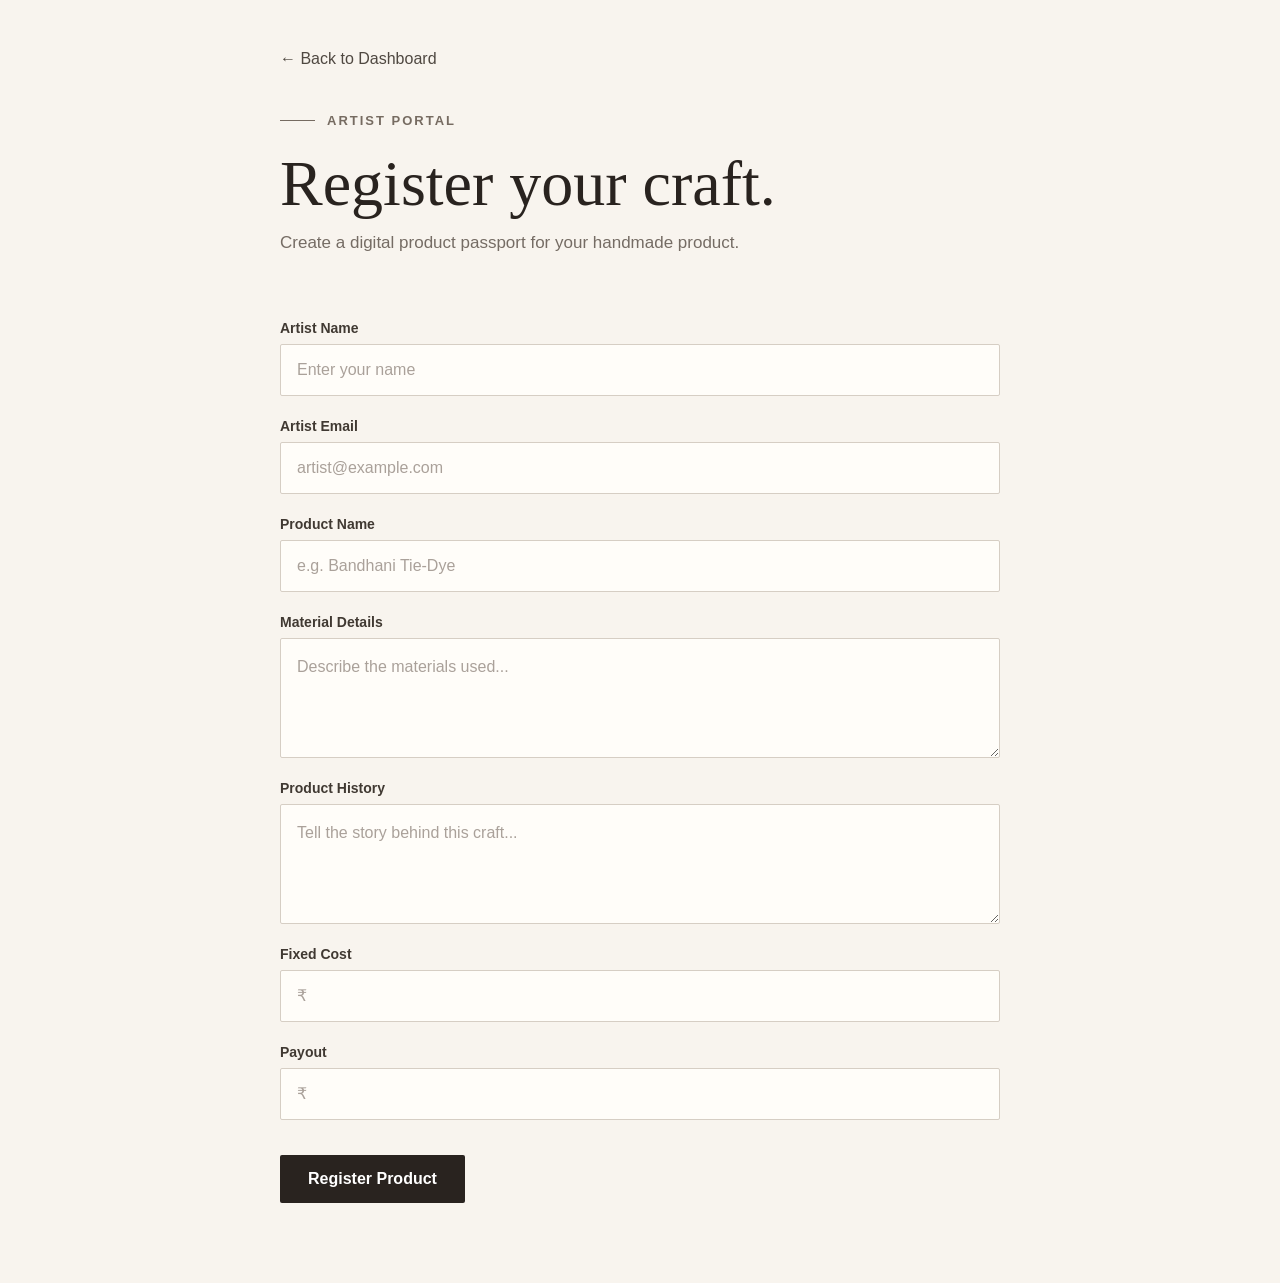
==== register.html @ ff12b83d "Commit changes" ====
<!DOCTYPE html>
<html lang="en">

<head>
    <meta charset="UTF-8">
    <meta name="viewport" content="width=device-width, initial-scale=1.0">

    <title>Register Product | KarigariX</title>

    <link rel="stylesheet" href="style.css">
</head>

<body>

    <main class="register-page">

        <div class="register-card">

            <button class="back-button"
                onclick="window.location.href='dashboard.html'">
                ← Back to Dashboard
            </button>

            <div class="portal-label">
                <span class="label-line"></span>
                ARTIST PORTAL
            </div>

            <h1>Register your craft.</h1>

            <p>
                Create a digital product passport for your handmade product.
            </p>


            <form id="registerForm">

                <label for="artistName">Artist Name</label>

                <input
                    type="text"
                    id="artistName"
                    placeholder="Enter your name"
                    required
                >


                <label for="artistEmail">Artist Email</label>

                <input
                    type="email"
                    id="artistEmail"
                    placeholder="artist@example.com"
                    required
                >


                <label for="productName">Product Name</label>

                <input
                    type="text"
                    id="productName"
                    placeholder="e.g. Bandhani Tie-Dye"
                    required
                >


                <label for="materialDetails">
                    Material Details
                </label>

                <textarea
                    id="materialDetails"
                    placeholder="Describe the materials used..."
                    required
                ></textarea>


                <label for="history">
                    Product History
                </label>

                <textarea
                    id="history"
                    placeholder="Tell the story behind this craft..."
                    required
                ></textarea>


                <label for="fixedCost">
                    Fixed Cost
                </label>

                <input
                    type="number"
                    id="fixedCost"
                    placeholder="₹"
                    min="0"
                    required
                >


                <label for="payout">
                    Payout
                </label>

                <input
                    type="number"
                    id="payout"
                    placeholder="₹"
                    min="0"
                >


                <button
                    type="submit"
                    class="primary-button"
                >
                    Register Product
                </button>

            </form>

        </div>

    </main>


    <!-- QR CODE POPUP -->

    <div id="qrModal" class="qr-modal">

        <div class="qr-card">

            <button
                class="close-button"
                onclick="closeQRModal()"
            >
                ×
            </button>

            <p class="qr-label">
                DIGITAL PRODUCT PASSPORT
            </p>

            <h2 id="qrProductName">
                Product Name
            </h2>

            <div class="qr-decoration">

                <span>✦</span>

                <img
                    id="qrImage"
                    class="qr-img"
                    alt="Product QR Code"
                >

                <span>✦</span>

            </div>

            <p>
                Print this QR code and attach it to your craft.
            </p>

            <button
                class="primary-button"
                onclick="printQR()"
            >
                Print QR Code
            </button>

        </div>

    </div>


    <script src="script.js"></script>

</body>

</html>
---- style.css ----
/* ============================================================
   KARIGARI X
   GLOBAL STYLES
============================================================ */

* {
    margin: 0;
    padding: 0;
    box-sizing: border-box;
}


html {
    scroll-behavior: smooth;
}


body {
    min-height: 100vh;

    background: #faf7f1;

    color: #29231f;

    font-family: Arial, Helvetica, sans-serif;

    overflow-x: hidden;
}


button,
input,
textarea {
    font: inherit;
}


/* ============================================================
   LANDING PAGE
============================================================ */

.landing {

    min-height: 100vh;

    max-width: 1350px;

    margin: auto;

    padding: 45px 60px;

    display: grid;

    grid-template-columns:
        0.9fr 1.1fr;

    gap: 75px;

    align-items: center;
}


.landing-content {
    display: flex;

    align-items: center;
}


.content-wrapper {
    width: 100%;

    max-width: 540px;
}


.portal-label {

    display: flex;

    align-items: center;

    gap: 12px;

    color: #8d7567;

    font-size: 12px;

    font-weight: 700;

    letter-spacing: 2px;

}


.label-line {

    width: 30px;

    height: 1px;

    background: #a84f35;

}


.landing-content h1 {

    margin-top: 30px;

    margin-bottom: 25px;

    font-family: Georgia, "Times New Roman", serif;

    font-size: clamp(55px, 5vw, 74px);

    font-weight: 500;

    line-height: 0.98;

    letter-spacing: -2px;

}


.landing-content h1 em {

    color: #a84f35;

    font-style: italic;

}


.landing-description {

    max-width: 490px;

    color: #756d66;

    font-size: 16px;

    line-height: 1.8;

}


#loginForm {

    margin-top: 35px;

}


#loginForm label {

    display: block;

    margin-bottom: 10px;

    color: #403a35;

    font-size: 12px;

    font-weight: 700;

}


.email-box {

    display: flex;

    gap: 10px;

}


.email-box input {

    flex: 1;

    min-width: 0;

    height: 54px;

    padding: 0 17px;

    border: 1px solid #d9d0c6;

    border-radius: 5px;

    outline: none;

    background: #fffdf9;

    color: #302a26;

    font-size: 14px;

}


.email-box input:focus {

    border-color: #a84f35;

}


.email-box button {

    height: 54px;

    padding: 0 24px;

    border: none;

    border-radius: 5px;

    background: #a84f35;

    color: white;

    font-size: 13px;

    font-weight: 700;

    cursor: pointer;

    white-space: nowrap;

    transition: 0.2s;

}


.email-box button:hover {

    background: #8f3f2c;

    transform: translateY(-1px);

}


.trust-message {

    display: flex;

    align-items: center;

    gap: 18px;

    margin-top: 28px;

    color: #8c847b;

    font-size: 13px;

}


.trust-icon {

    color: #a84f35;

    font-size: 18px;

}


/* ============================================================
   HERO IMAGE
============================================================ */

.hero-image {

    position: relative;

    width: 100%;

    height: min(680px, 80vh);

    min-height: 520px;

    overflow: hidden;

    background: #5c382b;

    box-shadow:
        0 25px 65px
        rgba(61, 39, 29, 0.15);

}


.hero-image img {

    width: 100%;

    height: 100%;

    object-fit: cover;

    filter:
        brightness(0.68)
        sepia(0.18)
        saturate(0.88);

    transition: 0.6s;

}


.hero-image:hover img {

    transform: scale(1.03);

}


.image-overlay {

    position: absolute;

    inset: 0;

    background:
        linear-gradient(
            to bottom,
            rgba(25, 15, 10, 0.04),
            rgba(25, 15, 10, 0.8)
        );

}


.image-text {

    position: absolute;

    left: 38px;

    bottom: 38px;

    color: white;

}


.image-text small {

    display: block;

    margin-bottom: 12px;

    font-size: 10px;

    letter-spacing: 2px;

}


.image-text h2 {

    margin-bottom: 12px;

    font-family: Georgia, "Times New Roman", serif;

    font-size: 44px;

    font-weight: 500;

    line-height: 1.05;

}


.image-text p {

    font-size: 13px;

    color: rgba(255,255,255,0.75);

}


/* ============================================================
   DASHBOARD NAVBAR
============================================================ */

.dashboard-navbar {

    height: 82px;

    padding: 0 60px;

    display: flex;

    align-items: center;

    justify-content: space-between;

    border-bottom: 1px solid #e5ddd3;

    background: #faf7f1;

}


.dashboard-logo {

    display: flex;

    align-items: center;

    gap: 13px;

}


.logo-symbol {

    width: 40px;

    height: 40px;

    display: flex;

    align-items: center;

    justify-content: center;

    border: 1px solid #a84f35;

    color: #a84f35;

    font-size: 21px;

}


.dashboard-logo h2 {

    font-family: Georgia, "Times New Roman", serif;

    font-size: 22px;

    letter-spacing: 1px;

}


.dashboard-logo span {

    display: block;

    margin-top: 3px;

    color: #91877d;

    font-size: 9px;

    letter-spacing: 1.5px;

}


.artist-profile {

    display: flex;

    align-items: center;

    gap: 12px;

}


.artist-avatar {

    width: 42px;

    height: 42px;

    display: flex;

    align-items: center;

    justify-content: center;

    border-radius: 50%;

    background: #a84f35;

    color: white;

    font-weight: 700;

    font-size: 15px;

}


.artist-profile strong {

    display: block;

    font-size: 14px;

}


.artist-profile small {

    display: block;

    margin-top: 4px;

    color: #91877d;

    font-size: 11px;

}


/* ============================================================
   DASHBOARD
============================================================ */

.dashboard {

    max-width: 1350px;

    margin: auto;

    padding: 60px;

}


.dashboard-header {

    display: flex;

    align-items: center;

    justify-content: space-between;

    gap: 30px;

    margin-bottom: 40px;

}


.dashboard-header h1 {

    margin: 9px 0;

    font-family: Georgia, "Times New Roman", serif;

    font-size: 48px;

    font-weight: 500;

}


.dashboard-header p:not(.small-heading) {

    color: #81786f;

    font-size: 15px;

}


.small-heading {

    color: #a84f35;

    font-size: 11px;

    font-weight: 700;

    letter-spacing: 2px;

}


/* ============================================================
   REGISTER BUTTON
============================================================ */

.register-button {

    padding: 14px 22px;

    border: none;

    border-radius: 5px;

    background: #a84f35;

    color: white;

    font-size: 13px;

    font-weight: 700;

    cursor: pointer;

    transition: 0.2s;

}


.register-button:hover {

    background: #8e3e2b;

    transform: translateY(-1px);

}


/* ============================================================
   STAT CARDS
============================================================ */

.stats {

    display: grid;

    grid-template-columns:
        repeat(4, 1fr);

    gap: 15px;

    margin-bottom: 55px;

}


.stat-card {

    padding: 25px;

    border: 1px solid #e5ddd3;

    background: #fffdf9;

}


.stat-card span {

    display: block;

    color: #958a80;

    font-size: 10px;

    font-weight: 700;

    letter-spacing: 1.3px;

}


.stat-card strong {

    display: block;

    margin: 9px 0 5px;

    font-family: Georgia, "Times New Roman", serif;

    font-size: 36px;

    font-weight: 500;

}


.stat-card small {

    color: #9a9189;

    font-size: 11px;

}


/* ============================================================
   PRODUCT SECTION
============================================================ */

.product-section {

    margin-bottom: 50px;

}


.section-header {

    display: flex;

    align-items: end;

    justify-content: space-between;

    gap: 20px;

    margin-bottom: 17px;

}


.section-header h2 {

    margin-top: 7px;

    font-family: Georgia, "Times New Roman", serif;

    font-size: 29px;

    font-weight: 500;

}


.product-search {

    width: 270px;

    height: 44px;

    padding: 0 14px;

    border: 1px solid #d9d0c6;

    outline: none;

    background: #fffdf9;

    font-size: 12px;

}


.product-search:focus {

    border-color: #a84f35;

}


/* ============================================================
   TABLE
============================================================ */

.product-table {

    overflow-x: auto;

    border: 1px solid #e5ddd3;

    background: #fffdf9;

}


table {

    width: 100%;

    min-width: 800px;

    border-collapse: collapse;

}


th {

    padding: 16px;

    text-align: left;

    border-bottom: 1px solid #e5ddd3;

    color: #958a80;

    font-size: 10px;

    letter-spacing: 1px;

}


td {

    padding: 19px 16px;

    border-bottom: 1px solid #eee7de;

    font-size: 13px;

}


td strong {

    display: block;

    font-size: 14px;

}


td small {

    display: block;

    margin-top: 5px;

    color: #999087;

    font-size: 10px;

}


.product-row {

    cursor: pointer;

    transition: 0.2s;

}


.product-row:hover {

    background: #f8f1e9;

}


.status {

    font-size: 11px;

    font-weight: 700;

}


.status.available {

    color: #4c7653;

}


.status.sold {

    color: #77706a;

}


.status.suspended {

    color: #a84f35;

}


.empty-state {

    padding: 30px;

    text-align: center;

    color: #999087;

}


/* ============================================================
   PRODUCT MODAL
============================================================ */

.modal-overlay {

    position: fixed;

    inset: 0;

    z-index: 100;

    display: none;

    align-items: center;

    justify-content: center;

    padding: 20px;

    background:
        rgba(38, 29, 24, 0.5);

}


.modal-overlay.show {

    display: flex;

}


.product-modal {

    position: relative;

    width: min(530px, 100%);

    padding: 40px;

    background: #fffdf9;

    box-shadow:
        0 30px 80px
        rgba(40, 30, 20, 0.25);

}


.modal-close {

    position: absolute;

    top: 14px;

    right: 18px;

    border: none;

    background: none;

    color: #756b63;

    font-size: 29px;

    cursor: pointer;

}


.product-modal h2 {

    margin: 10px 0;

    font-family: Georgia, "Times New Roman", serif;

    font-size: 34px;

    font-weight: 500;

}


.modal-description {

    color: #81776e;

    font-size: 14px;

    line-height: 1.7;

}


.modal-details {

    display: grid;

    grid-template-columns:
        repeat(3, 1fr);

    gap: 10px;

    margin-top: 25px;

}


.modal-details div {

    padding: 15px;

    border: 1px solid #e5ddd3;

}


.modal-details span {

    display: block;

    color: #968c83;

    font-size: 9px;

    text-transform: uppercase;

    letter-spacing: 1px;

}


.modal-details strong {

    display: block;

    margin-top: 7px;

    font-size: 12px;

}


.modal-status {

    display: flex;

    align-items: center;

    justify-content: space-between;

    margin-top: 20px;

    padding: 16px;

    background: #f7f1e9;

}


.modal-status span {

    color: #7f756c;

    font-size: 12px;

}


.modal-action {

    width: 100%;

    margin-top: 20px;

    padding: 14px;

    border: none;

    border-radius: 4px;

    font-size: 13px;

    font-weight: 700;

    cursor: pointer;

}


.sold-action {

    background: #a84f35;

    color: white;

}


.unsuspend-action {

    background: #4c7653;

    color: white;

}


/* ============================================================
   REGISTER PANEL
============================================================ */

.register-overlay {

    position: fixed;

    inset: 0;

    z-index: 200;

    display: none;

    justify-content: flex-end;

    background:
        rgba(38, 29, 24, 0.35);

}


.register-overlay.show {

    display: flex;

}


.register-panel {

    width: min(570px, 100%);

    height: 100%;

    overflow-y: auto;

    padding: 50px;

    background: #fffdf9;

    box-shadow:
        -20px 0 60px
        rgba(40, 30, 20, 0.15);

    animation:
        slideIn 0.3s ease;

}


@keyframes slideIn {

    from {

        transform: translateX(100%);

    }

    to {

        transform: translateX(0);

    }

}


.register-panel h2 {

    margin: 10px 0;

    font-family: Georgia, "Times New Roman", serif;

    font-size: 36px;

    font-weight: 500;

}


.panel-description {

    margin-bottom: 30px;

    color: #81776e;

    font-size: 14px;

    line-height: 1.7;

}


.form-group {

    margin-bottom: 20px;

}


.form-group label {

    display: block;

    margin-bottom: 8px;

    color: #403a35;

    font-size: 12px;

    font-weight: 700;

}


.form-group input,
.form-group textarea {

    width: 100%;

    padding: 13px;

    border: 1px solid #d9d0c6;

    outline: none;

    background: #fff;

    color: #302a26;

    font-size: 13px;

}


.form-group textarea {

    resize: vertical;

}


.form-group input:focus,
.form-group textarea:focus {

    border-color: #a84f35;

}


.form-row {

    display: grid;

    grid-template-columns:
        1fr 1fr;

    gap: 15px;

}


.register-submit {

    width: 100%;

    padding: 15px;

    border: none;

    border-radius: 5px;

    background: #a84f35;

    color: white;

    font-size: 13px;

    font-weight: 700;

    cursor: pointer;

}


/* ============================================================
   TOAST
============================================================ */

.toast {

    position: fixed;

    right: 25px;

    bottom: 25px;

    z-index: 500;

    display: flex;

    align-items: center;

    gap: 10px;

    padding: 14px 18px;

    border: 1px solid #dfd6cb;

    background: #fffdf9;

    color: #403a35;

    box-shadow:
        0 12px 35px
        rgba(40, 30, 20, 0.14);

    font-size: 12px;

    animation:
        toastIn 0.25s ease;

}


.toast-check {

    width: 22px;

    height: 22px;

    display: flex;

    align-items: center;

    justify-content: center;

    border-radius: 50%;

    background: #4c7653;

    color: white;

    font-size: 11px;

}


.toast.hide {

    opacity: 0;

    transform: translateY(10px);

    transition: 0.3s;

}


@keyframes toastIn {

    from {

        opacity: 0;

        transform: translateY(10px);

    }

    to {

        opacity: 1;

        transform: translateY(0);

    }

}


/* ============================================================
   RESPONSIVE
============================================================ */

@media (max-width: 1000px) {

    .landing {

        grid-template-columns:
            1fr 1fr;

        padding: 35px;

        gap: 40px;

    }


    .dashboard {

        padding: 40px 35px;

    }


    .stats {

        grid-template-columns:
            repeat(2, 1fr);

    }

}


@media (max-width: 780px) {

    .landing {

        grid-template-columns: 1fr;

    }


    .hero-image {

        height: 500px;

        min-height: 0;

    }


    .dashboard-navbar {

        padding: 0 25px;

    }


    .dashboard {

        padding: 35px 25px;

    }


    .dashboard-header {

        align-items: flex-start;

        flex-direction: column;

    }

}


@media (max-width: 550px) {

    .landing {

        padding: 30px 18px;

    }


    .landing-content h1 {

        font-size: 48px;

    }


    .email-box {

        flex-direction: column;

    }


    .email-box button {

        width: 100%;

    }


    .stats {

        grid-template-columns: 1fr;

    }


    .section-header {

        align-items: flex-start;

        flex-direction: column;

    }


    .product-search {

        width: 100%;

    }


    .form-row {

        grid-template-columns: 1fr;

    }


    .register-panel {

        padding: 35px 25px;

    }


    .modal-details {

        grid-template-columns: 1fr;

    }

}
/* =========================================================
   REGISTER PRODUCT PAGE
   ========================================================= */

.register-page {
    min-height: 100vh;
    width: 100%;
    box-sizing: border-box;

    display: flex;
    justify-content: center;

    padding: 50px 25px 80px;

    background: #f8f4ee;
}


.register-card {
    width: 100%;
    max-width: 720px;
    box-sizing: border-box;
}


/* Back button */

.back-button {
    border: none;
    background: transparent;

    padding: 0;
    margin-bottom: 45px;

    font-family: inherit;
    font-size: 16px;

    color: #4f4841;

    cursor: pointer;
}

.back-button:hover {
    text-decoration: underline;
}


/* Small portal heading */

.register-card .portal-label {
    display: flex;
    align-items: center;
    gap: 12px;

    font-size: 13px;
    letter-spacing: 2px;
    font-weight: 600;

    color: #766b61;
}


.register-card .label-line {
    width: 35px;
    height: 1px;

    background: #766b61;
}


/* Main heading */

.register-card h1 {
    margin: 22px 0 12px;

    font-family: Georgia, "Times New Roman", serif;

    font-size: clamp(42px, 6vw, 64px);
    line-height: 1.05;

    font-weight: 500;

    color: #29231f;
}


.register-card > p {
    margin: 0 0 40px;

    max-width: 600px;

    font-size: 17px;
    line-height: 1.7;

    color: #756c64;
}


/* =========================================================
   FORM
   ========================================================= */

#registerForm {
    display: flex;
    flex-direction: column;
}


#registerForm label {
    margin: 22px 0 8px;

    font-size: 14px;
    font-weight: 600;

    color: #403932;
}


#registerForm input,
#registerForm textarea {

    width: 100%;
    box-sizing: border-box;

    border: 1px solid #d6cec4;

    border-radius: 2px;

    background: #fffdf9;

    padding: 15px 16px;

    font-family: inherit;
    font-size: 16px;

    color: #302a25;

    outline: none;

    transition:
        border-color 0.2s ease,
        box-shadow 0.2s ease;
}


#registerForm input {
    height: 52px;
}


#registerForm textarea {
    min-height: 120px;

    resize: vertical;

    line-height: 1.6;
}


#registerForm input::placeholder,
#registerForm textarea::placeholder {
    color: #aaa19a;
}


#registerForm input:focus,
#registerForm textarea:focus {

    border-color: #7b6a5d;

    box-shadow: 0 0 0 3px rgba(123, 106, 93, 0.08);
}


/* Register button */

#registerForm .primary-button {

    width: fit-content;

    margin-top: 35px;

    padding: 15px 28px;

    border: none;
    border-radius: 2px;

    background: #29231f;
    color: #fff;

    font-family: inherit;
    font-size: 16px;
    font-weight: 600;

    cursor: pointer;

    transition:
        transform 0.2s ease,
        background 0.2s ease;
}


#registerForm .primary-button:hover {

    background: #403831;

    transform: translateY(-1px);
}


/* =========================================================
   QR CODE MODAL
   ========================================================= */

.qr-modal {

    position: fixed;

    inset: 0;

    z-index: 9999;

    display: none;

    align-items: center;
    justify-content: center;

    padding: 20px;

    box-sizing: border-box;

    background: rgba(36, 30, 25, 0.60);

    backdrop-filter: blur(4px);
}


.qr-modal.show {
    display: flex;
}


.qr-card {

    position: relative;

    width: 100%;
    max-width: 460px;

    box-sizing: border-box;

    padding: 45px 40px;

    background: #fffdf9;

    text-align: center;

    box-shadow: 0 25px 70px rgba(0, 0, 0, 0.25);
}


/* Close */

.close-button {

    position: absolute;

    top: 12px;
    right: 16px;

    width: 35px;
    height: 35px;

    border: none;

    background: transparent;

    font-size: 28px;

    color: #5e554e;

    cursor: pointer;
}


.close-button:hover {
    color: #29231f;
}


/* QR heading */

.qr-label {

    margin: 0 0 12px !important;

    font-size: 11px !important;

    letter-spacing: 2px;

    font-weight: 600;

    color: #81766d !important;
}


.qr-card h2 {

    margin: 0 0 25px;

    font-family: Georgia, "Times New Roman", serif;

    font-size: 30px;

    font-weight: 500;

    color: #29231f;
}


/* QR + traditional decoration */

.qr-decoration {

    display: flex;

    align-items: center;
    justify-content: center;

    gap: 18px;

    margin: 10px 0 25px;
}


.qr-decoration span {

    font-family: Georgia, serif;

    font-size: 24px;

    color: #8b7561;
}


.qr-img {

    display: block;

    width: 250px;
    height: 250px;

    object-fit: contain;

    background: white;

    padding: 8px;

    box-sizing: border-box;

    border: 1px solid #ded5ca;
}


.qr-card > p:not(.qr-label) {

    margin: 0 auto 25px;

    max-width: 330px;

    font-size: 14px;

    line-height: 1.6;

    color: #756c64;
}


/* Print button */

.qr-card .primary-button {

    border: none;

    padding: 14px 28px;

    background: #29231f;

    color: white;

    font-family: inherit;

    font-size: 15px;

    cursor: pointer;
}


.qr-card .primary-button:hover {
    background: #403831;
}


/* =========================================================
   MOBILE
   ========================================================= */

@media (max-width: 600px) {

    .register-page {
        padding: 35px 20px 60px;
    }

    .register-card h1 {
        font-size: 42px;
    }

    .qr-card {
        padding: 40px 22px 30px;
    }

    .qr-img {
        width: 210px;
        height: 210px;
    }

    .qr-decoration {
        gap: 8px;
    }

}
/* ============================================================
   DASHBOARD HTML CLASS FIX
   ============================================================ */

.dashboard-page {
    max-width: 1350px;
    margin: 0 auto;
    padding: 60px;
}


/* Register button in your current HTML */

.dashboard-header > button {
    padding: 14px 22px;
    border: none;
    border-radius: 5px;
    background: #a84f35;
    color: white;
    font-size: 13px;
    font-weight: 700;
    cursor: pointer;
    transition: 0.2s;
}

.dashboard-header > button:hover {
    background: #8e3e2b;
    transform: translateY(-1px);
}


/* Search box */

.search-box {
    display: flex;
    gap: 8px;
}

.search-box input {
    width: 270px;
    height: 44px;
    padding: 0 14px;

    border: 1px solid #d9d0c6;
    outline: none;

    background: #fffdf9;
    font-size: 12px;
}

.search-box input:focus {
    border-color: #a84f35;
}

.search-box button {
    height: 44px;
    padding: 0 18px;

    border: none;
    border-radius: 4px;

    background: #29231f;
    color: white;

    font-size: 12px;
    font-weight: 700;

    cursor: pointer;
}


/* Table container */

.table-container {
    overflow-x: auto;

    border: 1px solid #e5ddd3;

    background: #fffdf9;
}


/* Clickable product rows */

.table-container tr {
    transition: 0.2s;
}

.table-container tbody tr:hover {
    background: #f8f1e9;
    cursor: pointer;
}


/* ============================================================
   YOUR MODAL CLASS NAMES
   ============================================================ */

.modal {
    position: fixed;
    inset: 0;

    z-index: 1000;

    display: flex;
    align-items: center;
    justify-content: center;

    padding: 20px;

    background: rgba(38, 29, 24, 0.5);
}

.modal.hidden {
    display: none;
}


.modal-card {
    position: relative;

    width: min(530px, 100%);

    padding: 40px;

    background: #fffdf9;

    box-shadow:
        0 30px 80px
        rgba(40, 30, 20, 0.25);
}


.close-btn {
    position: absolute;

    top: 14px;
    right: 18px;

    border: none;
    background: none;

    color: #756b63;

    font-size: 29px;

    cursor: pointer;
}


.modal-card h2 {
    margin: 10px 0 25px;

    font-family: Georgia, "Times New Roman", serif;

    font-size: 34px;

    font-weight: 500;
}


.product-details {
    display: flex;
    flex-direction: column;
    gap: 14px;
}

.product-details p {
    color: #81776e;
    font-size: 14px;
    line-height: 1.6;
}

.product-details strong {
    color: #403a35;
}


.modal-actions {
    margin-top: 25px;

    display: flex;
    gap: 10px;
}


.modal-actions button {
    flex: 1;

    padding: 14px;

    border: none;
    border-radius: 4px;

    font-size: 13px;
    font-weight: 700;

    cursor: pointer;
}


.danger-btn {
    background: #a84f35;
    color: white;
}


.secondary-btn {
    background: #4c7653;
    color: white;
}


/* ============================================================
   RESPONSIVE DASHBOARD
   ============================================================ */

@media (max-width: 780px) {

    .dashboard-page {
        padding: 40px 25px;
    }

    .dashboard-header {
        align-items: flex-start;
        flex-direction: column;
    }

}


@media (max-width: 550px) {

    .dashboard-page {
        padding: 30px 18px;
    }

    .search-box {
        width: 100%;
        flex-direction: column;
    }

    .search-box input {
        width: 100%;
    }

    .search-box button {
        width: 100%;
    }

    .modal-card {
        padding: 30px 22px;
    }

    .modal-actions {
        flex-direction: column;
    }

}
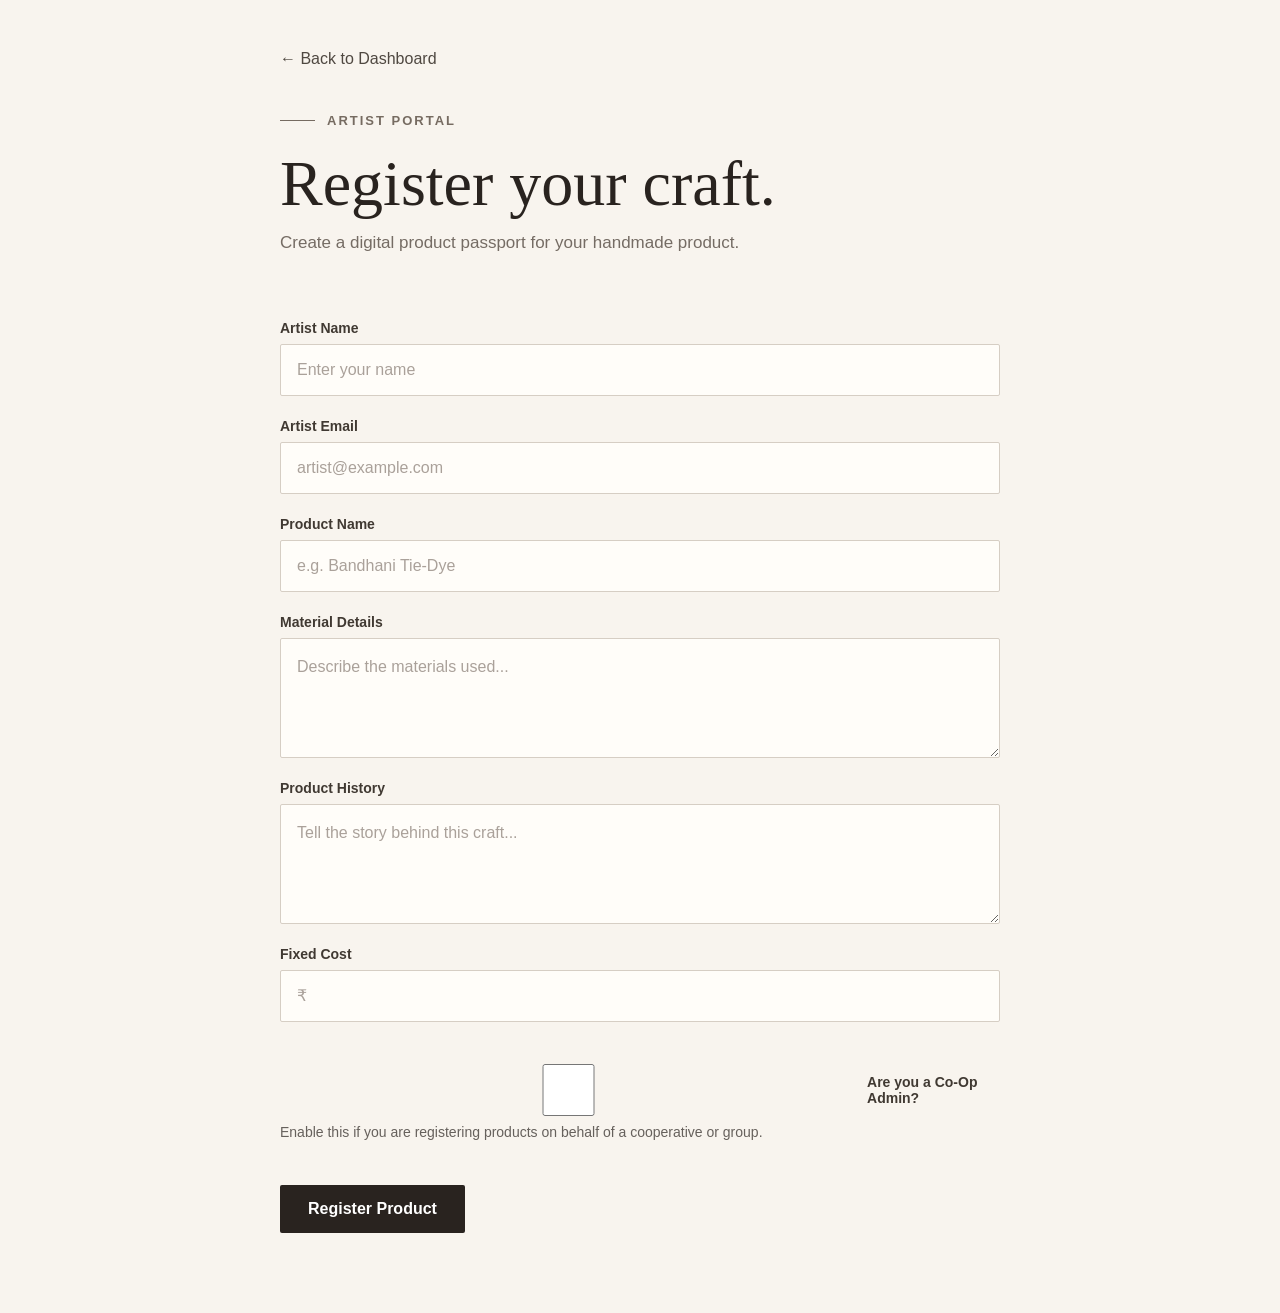
==== commit 4fb61550: "Payout change" ====
--- a/register.html
+++ b/register.html
@@ -98,18 +98,36 @@
                     min="0"
                     required
                 >
-
-
-                <label for="payout">
-                    Payout
-                </label>
-
-                <input
-                    type="number"
-                    id="payout"
-                    placeholder="₹"
-                    min="0"
-                >
+<div class="coop-section">
+
+    <label class="checkbox-label">
+        <input type="checkbox" id="isCoopAdmin">
+        Are you a Co-Op Admin?
+    </label>
+
+    <p class="coop-hint">
+        Enable this if you are registering products on behalf of a cooperative or group.
+    </p>
+
+</div>
+
+
+<div id="payoutSection" class="hidden">
+
+    <label for="payout">
+        Payout
+    </label>
+
+    <input
+        type="number"
+        id="payout"
+        placeholder="₹"
+        min="0"
+    >
+
+</div>
+
+                
 
 
                 <button
@@ -171,6 +189,13 @@
             >
                 Print QR Code
             </button>
+            <button
+    type="button"
+    class="primary-button"
+    onclick="window.location.href='dashboard.html'"
+>
+    Continue to Dashboard →
+</button>
 
         </div>
 
--- a/style.css
+++ b/style.css
@@ -2223,4 +2223,31 @@
         flex-direction: column;
     }
 
+}
+.hidden {
+    display: none !important;
+}
+/* CO-OP ADMIN TOGGLE */
+
+.coop-section {
+    margin: 20px 0 10px;
+}
+
+.checkbox-label {
+    display: flex;
+    align-items: center;
+    gap: 10px;
+    cursor: pointer;
+    font-weight: 600;
+}
+
+.checkbox-label input {
+    width: auto;
+    cursor: pointer;
+}
+
+.coop-hint {
+    font-size: 14px;
+    margin-top: 8px;
+    opacity: 0.7;
 }
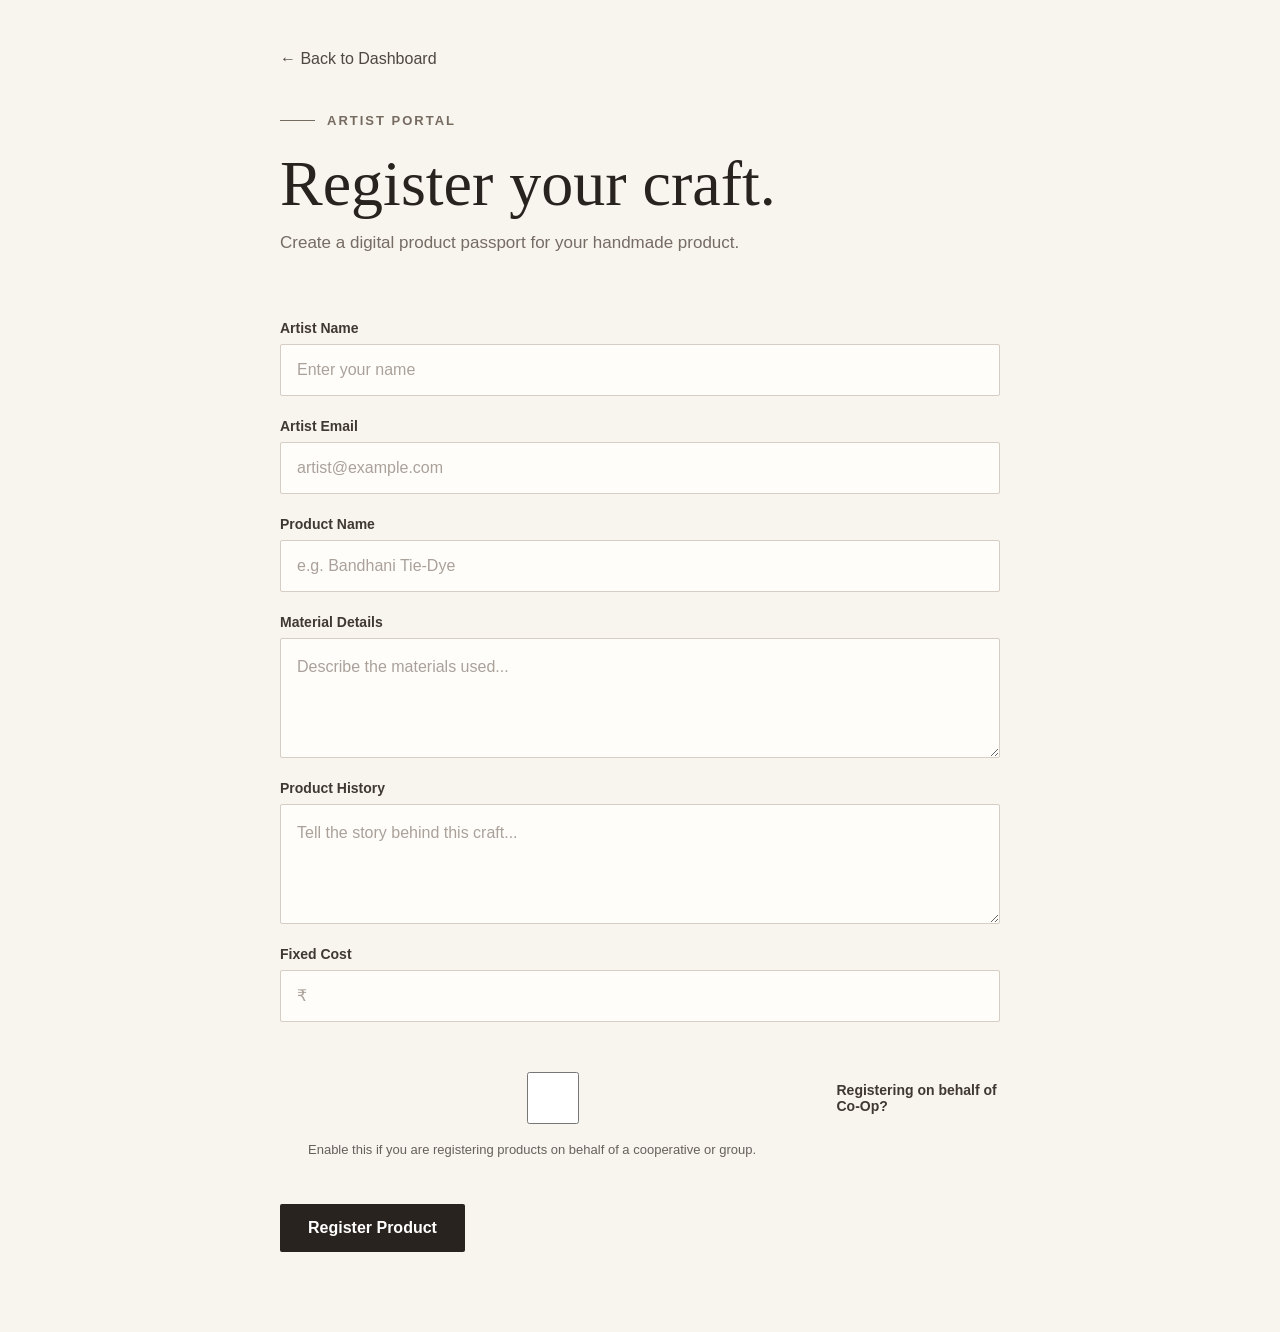
==== commit 9cb7d636: "Payout icon" ====
--- a/register.html
+++ b/register.html
@@ -102,7 +102,7 @@
 
     <label class="checkbox-label">
         <input type="checkbox" id="isCoopAdmin">
-        Are you a Co-Op Admin?
+    <span>Registering on behalf of Co-Op?</span>
     </label>
 
     <p class="coop-hint">
--- a/style.css
+++ b/style.css
@@ -2230,7 +2230,7 @@
 /* CO-OP ADMIN TOGGLE */
 
 .coop-section {
-    margin: 20px 0 10px;
+    margin: 18px 0 12px;
 }
 
 .checkbox-label {
@@ -2239,15 +2239,17 @@
     gap: 10px;
     cursor: pointer;
     font-weight: 600;
+    padding: 10px 0;
 }
 
 .checkbox-label input {
     width: auto;
+    height: 18px;
     cursor: pointer;
 }
 
 .coop-hint {
-    font-size: 14px;
-    margin-top: 8px;
-    opacity: 0.7;
+   margin: 0 0 0 28px;
+    font-size: 13px;
+    opacity: 0.7; 
 }
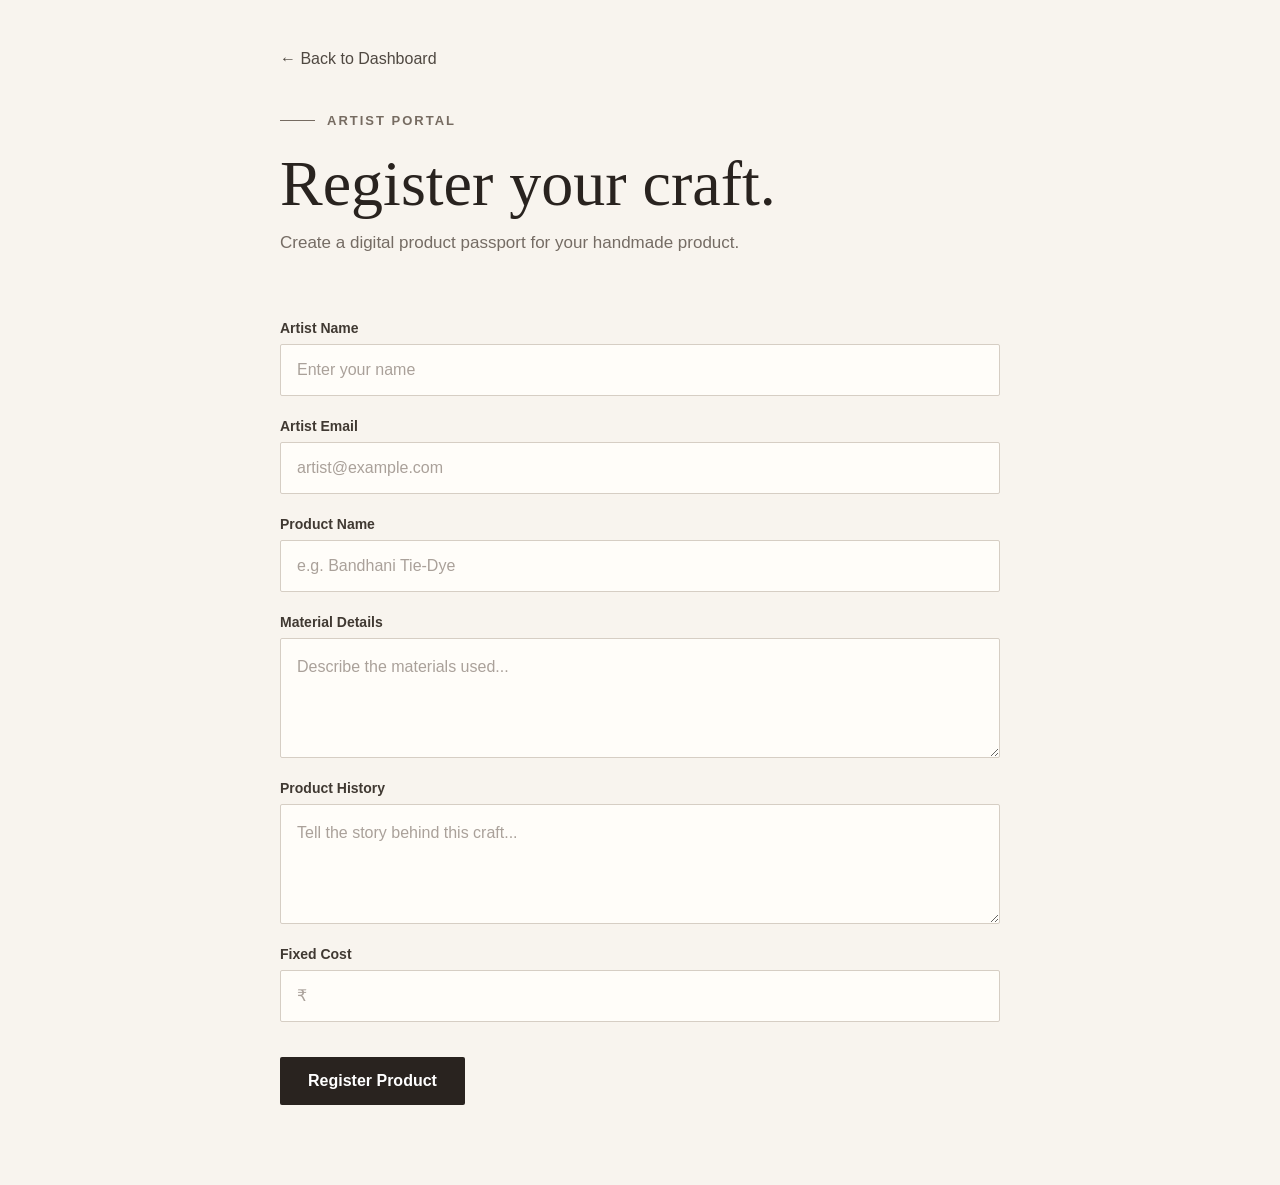
==== commit cc2feef7: "Co-op Changes" ====
--- a/register.html
+++ b/register.html
@@ -98,18 +98,6 @@
                     min="0"
                     required
                 >
-<div class="coop-section">
-
-    <label class="checkbox-label">
-        <input type="checkbox" id="isCoopAdmin">
-    <span>Registering on behalf of Co-Op?</span>
-    </label>
-
-    <p class="coop-hint">
-        Enable this if you are registering products on behalf of a cooperative or group.
-    </p>
-
-</div>
 
 
 <div id="payoutSection" class="hidden">
--- a/style.css
+++ b/style.css
@@ -2227,29 +2227,3 @@
 .hidden {
     display: none !important;
 }
-/* CO-OP ADMIN TOGGLE */
-
-.coop-section {
-    margin: 18px 0 12px;
-}
-
-.checkbox-label {
-    display: flex;
-    align-items: center;
-    gap: 10px;
-    cursor: pointer;
-    font-weight: 600;
-    padding: 10px 0;
-}
-
-.checkbox-label input {
-    width: auto;
-    height: 18px;
-    cursor: pointer;
-}
-
-.coop-hint {
-   margin: 0 0 0 28px;
-    font-size: 13px;
-    opacity: 0.7; 
-}
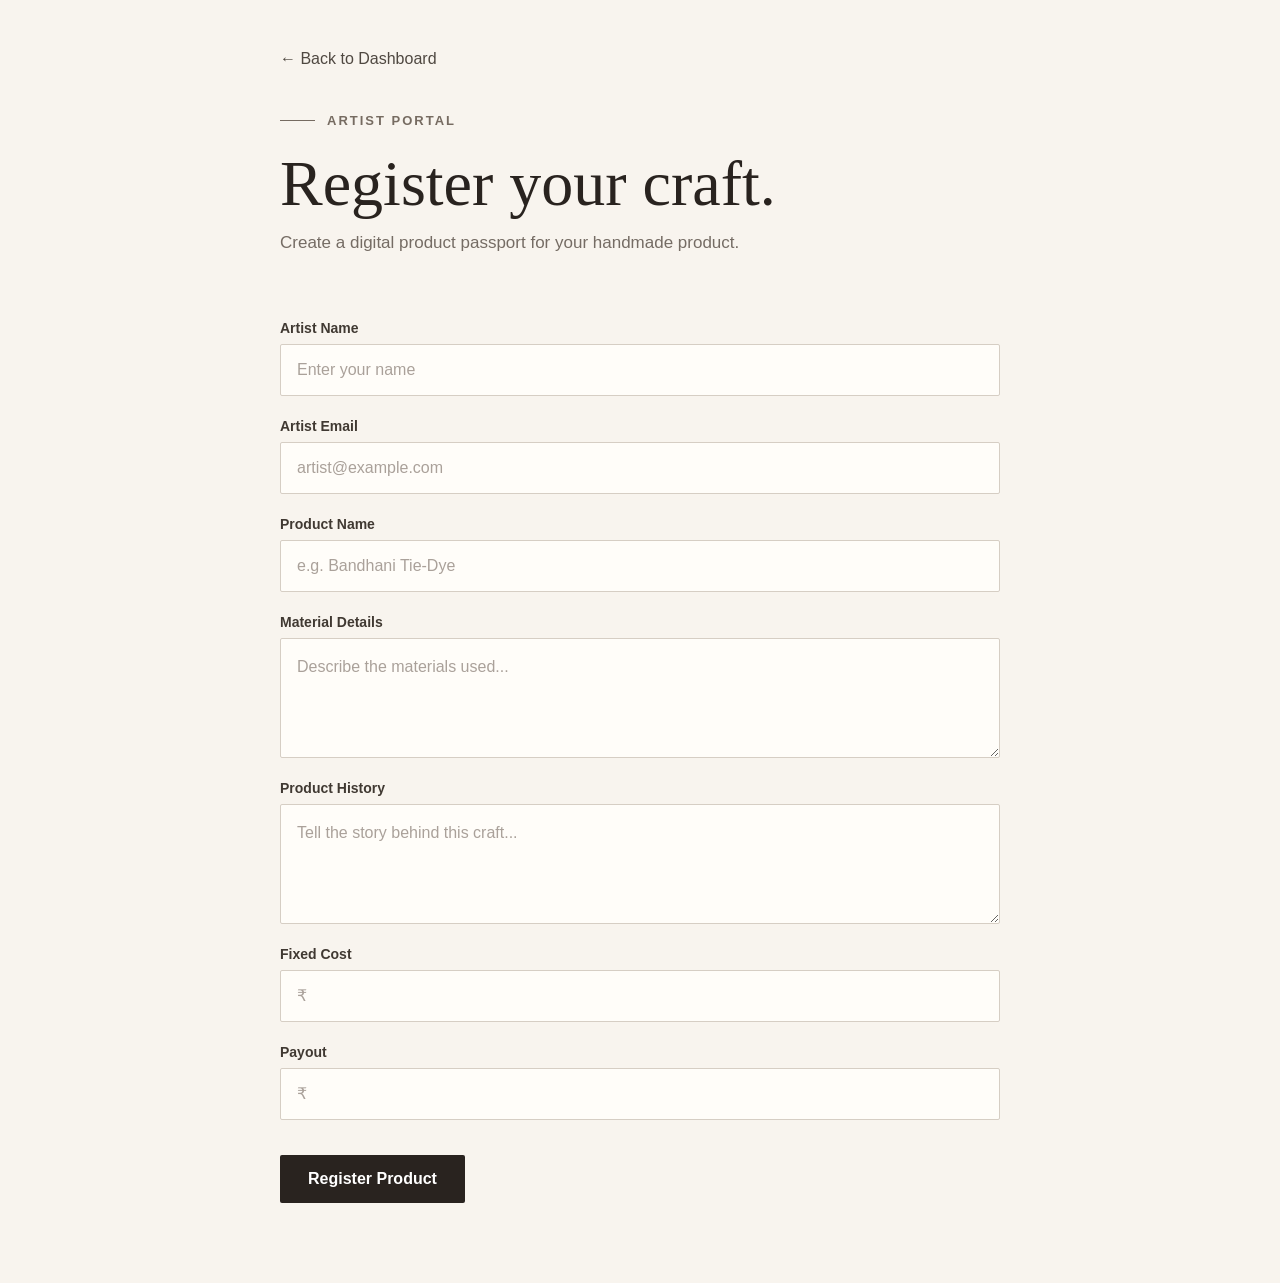
==== commit fb671560: "Co-op changes2" ====
--- a/register.html
+++ b/register.html
@@ -99,9 +99,6 @@
                     required
                 >
 
-
-<div id="payoutSection" class="hidden">
-
     <label for="payout">
         Payout
     </label>
@@ -112,8 +109,6 @@
         placeholder="₹"
         min="0"
     >
-
-</div>
 
                 
 
